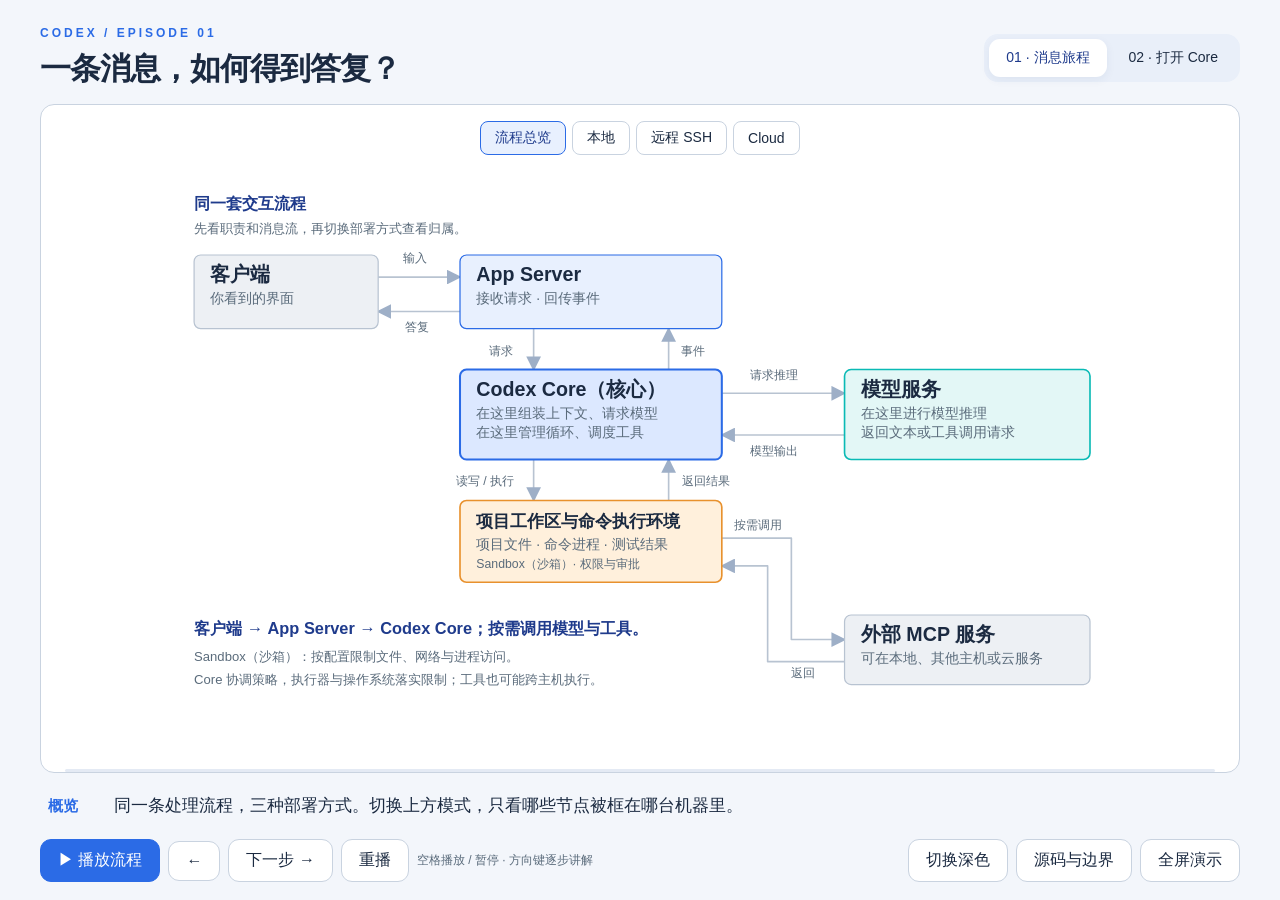
==== ep01/index.html @ 99b2853c "Publish EP01 interactive Codex message journey and Core presentation" ====
<!doctype html><html lang="zh-CN"><meta charset="UTF-8"><meta name="viewport" content="width=device-width,initial-scale=1"><title>一条消息的旅程 · Codex 架构演示</title>
<style>
:root{--ink:#172640;--muted:#62748c;--blue:#315fec;--line:#bfcee1;--bg:#f4f7fc}*{box-sizing:border-box}body{margin:0;background:var(--bg);color:var(--ink);font-family:Inter,"PingFang SC","Microsoft Yahei",sans-serif}main{max-width:1600px;margin:auto;padding:26px 40px 18px;min-height:100vh;display:flex;flex-direction:column;gap:14px}header{display:flex;justify-content:space-between;align-items:center}.eyebrow{font-size:12px;color:var(--blue);font-weight:750;letter-spacing:3px;margin-bottom:8px}h1{font-size:clamp(24px,2.4vw,38px);letter-spacing:-1px;margin:0}button,a{font:inherit}button{cursor:pointer;border:1px solid #dce4ef;background:white;color:var(--ink);border-radius:11px;padding:10px 17px;transition:.2s}button:hover{border-color:var(--blue);color:var(--blue)}button:focus-visible,a:focus-visible{outline:3px solid #7597ff;outline-offset:3px}.tabs{display:flex;gap:5px;background:#e8eef8;border-radius:14px;padding:5px}.tabs button{background:none;border:0;font-size:14px}.tabs button.selected{background:#fff;box-shadow:0 3px 10px #233f6810;color:var(--blue)}.stage{background:linear-gradient(145deg,#fff,#fafcff);border:1px solid #dde6f2;border-radius:24px;box-shadow:0 14px 50px #1d3c6510;position:relative;padding:16px 20px;flex:1;display:flex;align-items:center;justify-content:center}.stage svg{width:100%;max-height:calc(100vh - 285px);min-height:0;display:block}.card rect.main{fill:white;stroke:#d4e0ef;stroke-width:1.5;filter:url(#shadow)}.card.core rect.main{fill:#203d8b;stroke:#203d8b}.card.model rect.main{fill:#e9f8f4;stroke:#a8dccc}.card.tool rect.main{fill:#fff8ec;stroke:#edcf92}.card.mcp rect.main{fill:#eef1fb;stroke:#c7cfec}.card.active rect.main{stroke:#416bff;stroke-width:3;filter:url(#glow)}.card .title{font-size:24px;font-weight:720;fill:var(--ink)}.card .sub{font-size:17px;fill:var(--muted)}.card.core .title{fill:white}.card.core .sub{fill:#dbe5ff}.badge{font-size:12px;letter-spacing:1px;font-weight:700;fill:#416bff}.card.core .badge{fill:#bcccff}.edge{fill:none;stroke:var(--line);stroke-width:2;stroke-linejoin:round}.edge.on{stroke:var(--blue);stroke-width:3}.edge-label{font-size:15px;fill:#62748c;paint-order:stroke;stroke:#fcfdff;stroke-width:7px;stroke-linejoin:round}.note{font-size:16px;fill:#5f7089}.caption{display:flex;align-items:center;gap:16px;padding:0 8px;min-height:38px}.count{color:var(--blue);font-weight:700;font-size:15px;min-width:50px}.caption p{margin:0;font-size:17px;line-height:1.55}.controls{display:flex;justify-content:space-between;gap:20px;align-items:center}.control-group{display:flex;align-items:center;gap:8px}.primary{background:var(--blue);color:white;border-color:var(--blue)}.primary:hover{background:#234ed3;color:white}.hint{font-size:12px;color:var(--muted)}.progress{height:3px;background:#e4eaf4;position:absolute;bottom:0;left:24px;right:24px;border-radius:10px}.progress i{display:block;height:3px;background:var(--blue);transition:width .25s;width:0}.env-row{position:absolute;right:5%;top:7%;display:flex;gap:6px}.env-row button{font-size:13px;padding:7px 14px;border-radius:8px}.env-row .selected{background:#eaf0ff;border-color:#abc0ff;color:var(--blue)}dialog{border:0;border-radius:18px;max-width:760px;max-height:80vh;padding:30px;box-shadow:0 20px 100px #17345b40}dialog::backdrop{background:#18294260}dialog a{color:var(--blue)}dialog li{margin:12px 0;line-height:1.5}a{color:var(--blue);text-decoration:none}#particle{fill:#456fff;filter:url(#glow)}@media(max-width:900px){main{padding:18px}header{align-items:start;gap:16px;flex-direction:column}.controls{flex-wrap:wrap}.hint{display:none}.stage{padding:10px}.stage svg{min-height:300px;max-height:none}.env-row{position:static;justify-content:end}.stage{display:block}.caption p{font-size:15px}}@media(prefers-reduced-motion:reduce){*{transition:none!important}}

:root{--ink:#0f172a;--muted:#64748b;--blue:#059669;--line:#94a3b8;--bg:#f8fafc;--panel:#fff;--border:#e2e8f0;--backfill:#dafaef;--backstroke:#059669;--frontfill:#def8fc;--frontstroke:#0891b2;--modelfill:#fff5d9;--modelstroke:#d97706;--secfill:#ffeaf0;--secstroke:#e11d48;--extfill:#edf0f4;--extstroke:#64748b}
html[data-theme=dark]{--ink:#fff;--muted:#94a3b8;--blue:#34d399;--line:#64748b;--bg:#020617;--panel:#0a1223;--border:#1e293b;--backfill:#06382e;--backstroke:#34d399;--frontfill:#092b3d;--frontstroke:#22d3ee;--modelfill:#342819;--modelstroke:#fbbf24;--secfill:#381a2b;--secstroke:#fb7185;--extfill:#172234;--extstroke:#94a3b8}
body{background:var(--bg)}.stage{background:var(--panel);border-color:var(--border);border-radius:14px;box-shadow:none}.card rect.main,.card.core rect.main{fill:var(--backfill);stroke:var(--backstroke);filter:none;rx:8}.card.front rect.main{fill:var(--frontfill);stroke:var(--frontstroke)}.card.model rect.main{fill:var(--modelfill);stroke:var(--modelstroke)}.card.tool rect.main{fill:var(--secfill);stroke:var(--secstroke)}.card.mcp rect.main{fill:var(--extfill);stroke:var(--extstroke)}.card.core .title{fill:var(--ink)}.card.core .sub,.card .sub{fill:var(--muted)}.badge,.card.core .badge{fill:var(--blue)}.card.active rect.main{stroke:var(--ink);stroke-width:3}.edge-label{fill:var(--muted);stroke:var(--panel)}.note{fill:var(--muted)}button{background:var(--panel);border-color:var(--border);color:var(--ink)}.primary{background:var(--blue);color:var(--bg)}.tabs{background:var(--border)}.tabs button.selected{background:var(--panel);color:var(--blue)}.env-row{position:static;justify-content:center;margin-bottom:10px}.env-row button{font-size:14px}.env-row .selected{background:var(--backfill);border-color:var(--backstroke);color:var(--ink)}.stage{display:block}.stage svg{max-height:calc(100vh - 360px)}.lane{fill:var(--bg);stroke:var(--border);stroke-width:2;stroke-dasharray:8 5}.lane-title{fill:var(--ink);font-size:20px;font-weight:700}.lane-small{fill:var(--muted);font-size:16px}dialog{background:var(--panel);color:var(--ink)}#particle{fill:var(--blue)}.progress i{background:var(--blue)}

/* Palette sampled from Feishu slide 6 (pmh), revision 409. */
:root{--ink:#1b2a41;--muted:#5a6b7b;--blue:#2b6be6;--line:#b8c3d1;--bg:#f3f6fb;--panel:#ffffff;--border:#c9d3e0;--backfill:#ffffff;--backstroke:#c9d3e0;--frontfill:#ffffff;--frontstroke:#c9d3e0;--modelfill:#ffffff;--modelstroke:#0abab5;--secfill:#ffffff;--secstroke:#e8912d;--extfill:#ffffff;--extstroke:#b8c3d1;--lane:#e9eff9;--cloudlane:#e3f7f6;--bluewash:#e8f0fe;--orange:#e8912d;--teal:#0abab5;--navy:#1f3b8c}
html[data-theme=dark]{--ink:#edf2fa;--muted:#b8c3d1;--blue:#6a98ef;--line:#65758a;--bg:#101a2c;--panel:#17253b;--border:#3a4c65;--backfill:#17253b;--backstroke:#3a4c65;--frontfill:#17253b;--frontstroke:#3a4c65;--modelfill:#17253b;--modelstroke:#0abab5;--secfill:#17253b;--secstroke:#e8912d;--extfill:#17253b;--extstroke:#65758a;--lane:#1c2c47;--cloudlane:#153839;--bluewash:#233b61;--orange:#e8912d;--teal:#0abab5;--navy:#adc7ff}
.card.core rect.main{fill:var(--panel);stroke:var(--blue);stroke-width:2.5}.card.front rect.main{fill:var(--panel);stroke:var(--border)}.card .title,.card.core .title{fill:var(--ink)}.badge,.card.core .badge{fill:var(--navy)}.card.model .badge{fill:var(--teal)}.card.tool .badge{fill:var(--orange)}.card.mcp .badge{fill:var(--muted)}.card.active rect.main{stroke:var(--blue);filter:url(#glow)}.lane{fill:var(--lane);stroke:none}.lane.cloud-lane{fill:var(--cloudlane)}.lane-title{fill:var(--navy)}.tabs{background:var(--lane)}.tabs button.selected{color:var(--navy)}.env-row .selected{background:var(--bluewash);border-color:var(--blue);color:var(--navy)}.primary{background:#2b6be6;color:#fff;border-color:#2b6be6}.primary:hover{background:#1f3b8c;border-color:#1f3b8c}.stage{border-color:var(--border)}.card.tool rect.main{stroke-width:2}.card.model rect.main{stroke-width:2}
/* 组件底色表示职责，透明粗边框表示部署位置。 */
#diagram .card rect.main{fill:#e8f0fe;stroke:#2b6be6}
#diagram .card.front rect.main,#diagram .card.mcp rect.main{fill:#edf0f4;stroke:#b8c3d1}
#diagram .card.core rect.main{fill:#dce8ff;stroke:#2b6be6}
#diagram .card.tool rect.main{fill:#fff0dc;stroke:#e8912d}
#diagram .card.model rect.main{fill:#e3f7f6;stroke:#0abab5}
.lane,.lane.cloud-lane{fill:none;stroke:var(--blue);stroke-width:4;stroke-dasharray:none}
.lane.remote-lane{stroke:var(--orange)}.lane.cloud-lane{stroke:var(--teal)}
html[data-theme="dark"] #diagram .card rect.main{fill:#233b61}
html[data-theme="dark"] #diagram .card.front rect.main,html[data-theme="dark"] #diagram .card.mcp rect.main{fill:#293648}
html[data-theme="dark"] #diagram .card.core rect.main{fill:#294778}
html[data-theme="dark"] #diagram .card.tool rect.main{fill:#493522}
html[data-theme="dark"] #diagram .card.model rect.main{fill:#153839}
#n-tools .title{font-size:24px}#diagram[data-page="0"] #n-tools .title{font-size:21px}#diagram[data-page="0"] #n-tools .sub:last-child{font-size:15px}
</style>
<main><header><div><div class="eyebrow">CODEX / EPISODE 01</div><h1 id="heading">一条消息，如何得到答复？</h1></div><nav class="tabs" aria-label="切换图表"><button id="tab0" class="selected" onclick="switchPage(0)">01 · 消息旅程</button><button id="tab1" onclick="switchPage(1)">02 · 打开 Core</button></nav></header>
<section class="stage" aria-label="交互架构图"><div id="envs" class="env-row"><button onclick="setEnv('overview')" class="selected" data-env="overview">流程总览</button><button onclick="setEnv('local')" data-env="local">本地</button><button onclick="setEnv('ssh')" data-env="ssh">远程 SSH</button><button onclick="setEnv('cloud')" data-env="cloud">Cloud</button></div><svg id="diagram" viewBox="0 0 1200 660" role="img" aria-label="Codex 消息处理与职责协作"></svg><div class="progress"><i id="progress"></i></div></section>
<div class="caption" aria-live="polite"><span id="count" class="count">概览</span><p id="caption"></p></div>
<footer class="controls"><div class="control-group"><button id="play" class="primary" onclick="togglePlay()">▶ 播放流程</button><button onclick="step(-1)" aria-label="上一步">←</button><button onclick="step(1)" aria-label="下一步">下一步 →</button><button onclick="reset()">重播</button><span class="hint">空格播放 / 暂停 · 方向键逐步讲解</span></div><div class="control-group"><button id="theme" onclick="toggleTheme()">切换深色</button><button onclick="document.querySelector('#sources').showModal()">源码与边界</button><button onclick="full()">全屏演示</button></div></footer></main>
<dialog id="sources"><h2>源码与说明</h2><p>本演示沿用已核对的 Codex 源码版本 <strong>85c2d4d9</strong>。动画是讲解示例，不是实际运行日志；可以跳过工具，或重复多轮模型与工具调用。</p><p>模型服务以 OpenAI 云端为例。SSH 整体任务在远程主机运行；Core 也可连接独立远程执行器。Cloud 使用云端 Agent 运行时，其内部部署拓扑不由开源 Core 源码证明。权限与沙箱按配置生效，MCP 服务还受其自身授权约束。</p><p>首页明确标出 App Server 与 Codex Core（核心）。本地与 SSH 展示这些组件；Cloud 沿用节点表达对应职责，其具体内部实现未验证，不能据此认定与开源实现相同。三个模式仅切换部署归属框，节点与连线保持不变。</p><p>第二张按七类职责归纳，不代表七个同级源码包。模型通信是 Core 内的通信能力，模型本身在 Core 外部。</p><p><a href="01-message.html" target="_blank">Archify 原版 · 消息旅程</a> / <a href="02-core.html" target="_blank">Archify 原版 · Core</a>：含引导视图、深浅主题与导出。当前页面是针对录屏定制的大字演示版。</p><ul id="sourceList"><li><a target="_blank" rel="noopener" href="https://github.com/openai/codex/blob/758ef40f50c1a458425c7cfbf1eb12cbc07af0b0/codex-rs/app-server/README.md#L1">App Server：协议入口与客户端</a></li><li><a target="_blank" rel="noopener" href="https://github.com/openai/codex/blob/758ef40f50c1a458425c7cfbf1eb12cbc07af0b0/codex-rs/app-server/src/message_processor.rs#L590">MessageProcessor：接收请求</a></li><li><a target="_blank" rel="noopener" href="https://github.com/openai/codex/blob/758ef40f50c1a458425c7cfbf1eb12cbc07af0b0/codex-rs/core/src/session/turn.rs#L153">Core：run_turn 与反馈循环</a></li><li><a target="_blank" rel="noopener" href="https://github.com/openai/codex/blob/758ef40f50c1a458425c7cfbf1eb12cbc07af0b0/codex-rs/core/src/tools/runtimes/shell.rs#L1">Shell：审批与沙箱执行</a></li><li><a target="_blank" rel="noopener" href="https://github.com/openai/codex/blob/758ef40f50c1a458425c7cfbf1eb12cbc07af0b0/codex-rs/core/src/tools/handlers/mcp.rs#L115">MCP：工具调用处理</a></li><li><a target="_blank" rel="noopener" href="https://learn.chatgpt.com/docs/remote-connections#connect-to-an-ssh-host">官方：SSH 主机运行 App Server</a></li><li><a target="_blank" rel="noopener" href="https://learn.chatgpt.com/docs/environments/cloud-environment">官方：Cloud 容器与任务执行</a></li><li><a target="_blank" rel="noopener" href="https://learn.chatgpt.com/docs/environments/modes">官方：Local、Worktree、Cloud</a></li><li><a target="_blank" rel="noopener" href="https://github.com/openai/codex/blob/85c2d4d921688324334f2d91a62529c08d17d617/codex-rs/core/src/session/turn.rs#L163">当前 Core：run_turn</a></li><li><a target="_blank" rel="noopener" href="https://github.com/openai/codex/blob/85c2d4d921688324334f2d91a62529c08d17d617/codex-rs/core/src/environment_selection.rs">当前 Core：执行环境选择</a></li><li><a target="_blank" rel="noopener" href="https://github.com/openai/codex/blob/85c2d4d921688324334f2d91a62529c08d17d617/codex-rs/exec-server/src/remote.rs">远程执行器实现</a></li><li><a target="_blank" rel="noopener" href="https://github.com/openai/codex/blob/85c2d4d921688324334f2d91a62529c08d17d617/codex-rs/core/src/tasks/regular.rs#L40">普通任务入口：RegularTask::run</a></li><li><a target="_blank" rel="noopener" href="https://github.com/openai/codex/blob/85c2d4d921688324334f2d91a62529c08d17d617/codex-rs/core/src/session/turn.rs#L163">主循环：run_turn</a></li><li><a target="_blank" rel="noopener" href="https://github.com/openai/codex/blob/85c2d4d921688324334f2d91a62529c08d17d617/codex-rs/core/src/session/turn.rs#L1422">采样与工具运行时</a></li><li><a target="_blank" rel="noopener" href="https://github.com/openai/codex/blob/85c2d4d921688324334f2d91a62529c08d17d617/codex-rs/core/src/session/input_queue.rs">输入队列</a></li><li><a target="_blank" rel="noopener" href="https://github.com/openai/codex/blob/85c2d4d921688324334f2d91a62529c08d17d617/codex-rs/core/src/session/context_window.rs#L25">上下文窗口管理</a></li><li><a target="_blank" rel="noopener" href="https://github.com/openai/codex/blob/85c2d4d921688324334f2d91a62529c08d17d617/codex-rs/core/src/tools/router.rs#L74">工具路由：ToolRouter</a></li><li><a target="_blank" rel="noopener" href="https://github.com/openai/codex/blob/85c2d4d921688324334f2d91a62529c08d17d617/codex-rs/core/src/tools/parallel.rs#L42">工具运行时：ToolCallRuntime</a></li><li><a target="_blank" rel="noopener" href="https://github.com/openai/codex/blob/85c2d4d921688324334f2d91a62529c08d17d617/codex-rs/core/src/tools/orchestrator.rs#L1">权限、沙箱与重试：ToolOrchestrator</a></li><li><a target="_blank" rel="noopener" href="https://github.com/openai/codex/blob/85c2d4d921688324334f2d91a62529c08d17d617/codex-rs/core/src/tools/handlers/mcp.rs">MCP 工具处理器</a></li></ul><button onclick="document.querySelector('#sources').close()">关闭</button></dialog>
<script>
const NS='http://www.w3.org/2000/svg', svg=document.querySelector('#diagram');let page=0,env='overview',idx=-1,playing=false,raf=0,timer=0,token=0;
const titles=['一条消息，如何得到答复？','打开 Core：让一轮处理持续推进'];
const envText={local:['任务运行侧 · 你的电脑','本地 Core 组织上下文、请求模型、调度工具。'],ssh:['任务运行侧 · 所选远程主机','远程 App Server 与 Core 在那台主机上运行。'],cloud:['任务运行侧 · OpenAI 托管环境','云端 Agent 组织上下文并执行任务。']};
function el(tag,attrs={},text,parent=svg){let n=document.createElementNS(NS,tag);for(let[k,v]of Object.entries(attrs))n.setAttribute(k,v);if(text)n.textContent=text;parent.appendChild(n);return n}
function text(x,y,s,cls,parent){return el('text',{x,y,class:cls},s,parent)}
function card(id,x,y,w,h,title,lines,kind='',badge=''){let g=el('g',{id:'n-'+id,class:'card '+kind});el('rect',{x,y,width:w,height:h,rx:16,class:'main'},null,g);if(badge)text(x+20,y+24,badge,'badge',g);text(x+20,y+(badge?54:32),title,'title',g);lines.forEach((t,i)=>text(x+20,y+(badge?82:59)+i*24,t,'sub',g));return g}
function path(id,d,label,x,y){el('path',{id:'e-'+id,d,class:'edge','marker-end':'url(#arrow)'});if(label)text(x,y,label,'edge-label')}
function base(){svg.innerHTML='';let defs=el('defs');let f=el('filter',{id:'shadow',x:'-20%',y:'-30%',width:'140%',height:'180%'},null,defs);el('feDropShadow',{dx:0,dy:5,stdDeviation:8,'flood-color':'#284571','flood-opacity':'.065'},null,f);f=el('filter',{id:'glow',x:'-60%',y:'-60%',width:'220%',height:'220%'},null,defs);el('feDropShadow',{dx:0,dy:0,stdDeviation:5,'flood-color':'#4774ff','flood-opacity':'.30'},null,f);let m=el('marker',{id:'arrow',markerWidth:9,markerHeight:9,refX:8,refY:4.5,orient:'auto'},null,defs);el('path',{d:'M0 0 L9 4.5 L0 9 Z',fill:'#9eafc7'},null,m)}
function draw(){base();svg.dataset.page=String(page);document.querySelector('#heading').textContent=titles[page];document.querySelector('#envs').style.display=page?'none':'flex';
if(!page){
const remote=env!=='local', cloud=env==='cloud';
function lane(x,y,w,h,title,sub){el('rect',{x,y,width:w,height:h,rx:16,class:title.includes('OpenAI')?'lane cloud-lane':title.includes('远程')?'lane remote-lane':'lane'});text(x+18,y+29,title,'lane-title');if(sub)text(x+18,y+53,sub,'lane-small')}
if(env==='overview'){text(55,54,'同一套交互流程','lane-title');text(55,83,'先看职责和消息流，再切换部署方式查看归属。','note');}else if(!remote){lane(30,20,730,505,'你的电脑','客户端、App Server、Core 和工作区 / 执行环境');lane(820,20,360,390,'OpenAI 云端','只有模型服务在这里推理');}
else if(!cloud){lane(30,20,270,505,'你的电脑','发送消息 · 查看答复');lane(340,20,420,505,'你连接的远程主机','App Server、Core 和工作区 / 执行环境');lane(820,20,360,390,'OpenAI 云端','模型服务负责推理');}
else{lane(30,20,270,505,'你的电脑','发送任务 · 查看结果');lane(340,20,840,505,'OpenAI 云端','任务执行环境与模型服务是两种不同职责');}
path('input','M280 137 H380',env==='overview'?'输入':remote?(cloud?'云端任务':'SSH'):'输入',310,119);path('show','M380 179 H280','答复',313,203);path('dispatch','M470 200 V250','请求',416,232);path('return','M635 250 V200','事件',650,232);
path('sample','M700 279 H850','请求推理',735,262);path('output','M850 330 H700','模型输出',735,355);path('invoke','M470 360 V410','读写 / 执行',375,391);path('feedback','M635 410 V360','返回结果',651,391);
path('mcp','M700 456 H785 V580 H850','按需调用',715,445);path('mcpback','M850 607 H756 V490 H700','返回',785,626);
card('client',55,110,225,90,'客户端',['你看到的界面'],'front');card('app',380,110,320,90,'App Server',['接收请求 · 回传事件']);
card('core',380,250,320,110,'Codex Core（核心）',['在这里组装上下文、请求模型','在这里管理循环、调度工具'],'core');
card('tools',380,410,320,100,'项目工作区与命令执行环境',['项目文件 · 命令进程 · 测试结果','Sandbox（沙箱）· 权限与审批'],'tool');card('model',850,250,300,110,'模型服务',['在这里进行模型推理','返回文本或工具调用请求'],'model');card('mcp',850,550,300,85,'外部 MCP 服务',['可在本地、其他主机或云服务'],'mcp');
text(55,573,env==='overview'?'客户端 → App Server → Codex Core；按需调用模型与工具。':cloud?'Cloud：框内为职责示意；App Server / Core 的内部实现未验证。':remote?'远程：你的电脑负责交互；另一台主机组装与执行；OpenAI 推理。':'本地：你的电脑承担交互、组装与执行；OpenAI 提供模型推理。','lane-title');
text(55,606,'Sandbox（沙箱）：按配置限制文件、网络与进程访问。','note');text(55,634,'Core 协调策略，执行器与操作系统落实限制；工具也可能跨主机执行。','note');
}else{
path('begin','M600 100 V185','输入进入本轮',615,148);path('assemble','M350 245 H450','组装',385,229);path('request','M750 220 H850','请求',783,204);path('response','M850 282 H750','输出',783,267);
path('call','M555 320 V430','调度',502,383);path('result','M660 430 V320','反馈',678,383);path('permit','M350 490 H450','约束',385,475);path('external','M750 470 H850','调用',783,454);path('externalback','M850 525 H750','结果',783,510);
card('state',450,20,300,80,'会话与状态',['接收输入 · 历史 · 回传事件']);card('context',50,185,300,135,'上下文装配',['指令、历史和工具信息','窗口管理与必要压缩'],'','PREPARE / 准备');card('loop',450,185,300,135,'Agent Loop',['处理输出，决定继续或结束','工具结果回填后再次请求'],'core','ORCHESTRATE / 处理循环');card('model',850,185,300,135,'模型通信',['发出请求，消费流式输出','模型本身在 Core 外部'],'model','COMMUNICATE / 通信');
card('policy',50,430,300,135,'权限与审批',['按策略判断能否执行','协调审批、沙箱与网络限制'],'tool','CONTROL / 约束');card('tools',450,430,300,135,'工具调度',['选择处理器、安排调用','收集输出，返回处理循环'],'','EXECUTE / 调度');card('mcp',850,430,300,135,'MCP 工具接入',['发现和调用外部工具','连接其他应用或服务'],'mcp','CONNECT / 接入');
el('rect',{x:50,y:608,width:1100,height:38,rx:10,fill:'var(--bluewash)'});text(73,634,'七类职责，并非七个同级源码包。Core 协调策略，执行器与操作系统落实执行限制。','note');
}el('circle',{id:'particle',r:6,cx:-50,cy:-50});}
const journeys=[[
['input','client','app','客户端发送用户输入，交给App Server。'],['dispatch','app','core','请求进入 Codex Core：组织输入、历史和工具信息。'],['sample','core','model','Codex Core将上下文提交给模型服务进行推理。'],['output','model','core','本例中，模型提出一个工具调用请求，由 Codex Core处理。'],['invoke','core','tools','Codex Core按需调度工具，按策略检查权限、审批和执行边界。'],['mcp','tools','mcp','如果需要外部应用，可以经 MCP 调用其工具。'],['mcpback','mcp','tools','外部工具返回结果；这里展示可选的 MCP 分支。'],['feedback','tools','core','工具输出回到 Codex Core，加入上下文；工具完成不等于任务结束。'],['sample','core','model','Codex Core带着工具结果再次请求模型；实际可能重复多轮。'],['output','model','core','本例中，模型生成答复，Codex Core确认不再需要继续处理。'],['return','core','app','答复与事件经协议层向客户端回传。'],['show','app','client','客户端呈现答复；处理中也可以持续展示进度。']],[
['begin','state','loop','普通任务由 RegularTask::run 调用 run_turn，进入本轮处理。'],['assemble','context','loop','上下文装配汇集指令、历史和工具信息，管理上下文窗口。'],['request','loop','model','Agent Loop 经模型通信能力发出请求。'],['response','model','loop','模型的流式输出回到循环，文本与工具调用被分别处理。'],['call','loop','tools','需要工具时，将调用交给工具调度与对应处理器。'],['permit','policy','tools','根据工具和策略进行许可判断、必要审批与沙箱安排。'],['external','tools','mcp','MCP 是外部工具接入途径，并不是每个任务都要经过。'],['externalback','mcp','tools','接收外部工具输出，按相应工具机制处理结果。'],['result','tools','loop','结果回填处理循环，有后续需要时再次请求模型。'],['request','loop','model','一次模型响应结束不等于整轮结束；循环可以继续。']]];
function toggleTheme(){const dark=document.documentElement.dataset.theme!=='dark';document.documentElement.dataset.theme=dark?'dark':'light';document.querySelector('#theme').textContent=dark?'切换浅色':'切换深色'}
function overview(){document.querySelector('#caption').textContent=page?'围绕 Agent Loop 看七类职责怎样协作。动画为讲解示例，不是实时调用轨迹。':'同一条处理流程，三种部署方式。切换上方模式，只看哪些节点被框在哪台机器里。';document.querySelector('#count').textContent='概览';document.querySelector('#progress').style.width='0%'}
function stop(){playing=false;token++;cancelAnimationFrame(raf);clearTimeout(timer);document.querySelector('#play').textContent='▶ 播放流程'}
function showStep(i,auto){const flow=journeys[page];if(i<0||i>=flow.length){stop();return}idx=i;svg.querySelectorAll('.on,.active').forEach(x=>x.classList.remove('on','active'));let[e,a,b,caption]=flow[i];const route=document.querySelector('#e-'+e),particle=document.querySelector('#particle');route.classList.add('on');document.querySelector('#n-'+a).classList.add('active');document.querySelector('#n-'+b).classList.add('active');document.querySelector('#caption').textContent=caption;document.querySelector('#count').textContent=String(i+1).padStart(2,'0')+' / '+flow.length;document.querySelector('#progress').style.width=(i+1)/flow.length*100+'%';let my=++token,start=performance.now(),duration=1600,len=route.getTotalLength();function frame(now){if(my!==token)return;let t=Math.min((now-start)/duration,1),pt=route.getPointAtLength(len*t);particle.setAttribute('cx',pt.x);particle.setAttribute('cy',pt.y);if(t<1)raf=requestAnimationFrame(frame);else if(auto&&playing)timer=setTimeout(()=>{if(my===token){if(idx===flow.length-1){stop();return}showStep(idx+1,true)}},1100)}if(matchMedia('(prefers-reduced-motion: reduce)').matches){let pt=route.getPointAtLength(len);particle.setAttribute('cx',pt.x);particle.setAttribute('cy',pt.y);if(auto&&playing)timer=setTimeout(()=>showStep(idx+1,true),2700)}else raf=requestAnimationFrame(frame)}
function togglePlay(){if(playing){stop();return}playing=true;document.querySelector('#play').textContent='Ⅱ 暂停';showStep(idx<0||idx===journeys[page].length-1?0:idx,true)}function step(delta){stop();showStep(Math.max(0,Math.min(journeys[page].length-1,idx+delta)),false)}function reset(){stop();idx=-1;draw();overview()}function switchPage(n){page=n;document.querySelectorAll('.tabs button').forEach((b,i)=>b.classList.toggle('selected',i===n));reset()}function setEnv(v){stop();env=v;document.querySelectorAll('[data-env]').forEach(b=>b.classList.toggle('selected',b.dataset.env===v));draw();if(idx>=0)showStep(idx,false);else overview()}function full(){if(!document.fullscreenElement)document.documentElement.requestFullscreen?.();else document.exitFullscreen?.()}document.addEventListener('keydown',e=>{if(document.querySelector('dialog[open]')||['BUTTON','A','INPUT'].includes(e.target.tagName))return;if(e.code==='Space'){e.preventDefault();togglePlay()}if(e.key==='ArrowRight')step(1);if(e.key==='ArrowLeft')step(-1)});document.addEventListener('visibilitychange',()=>{if(document.hidden)stop()});draw();overview();
</script></html>
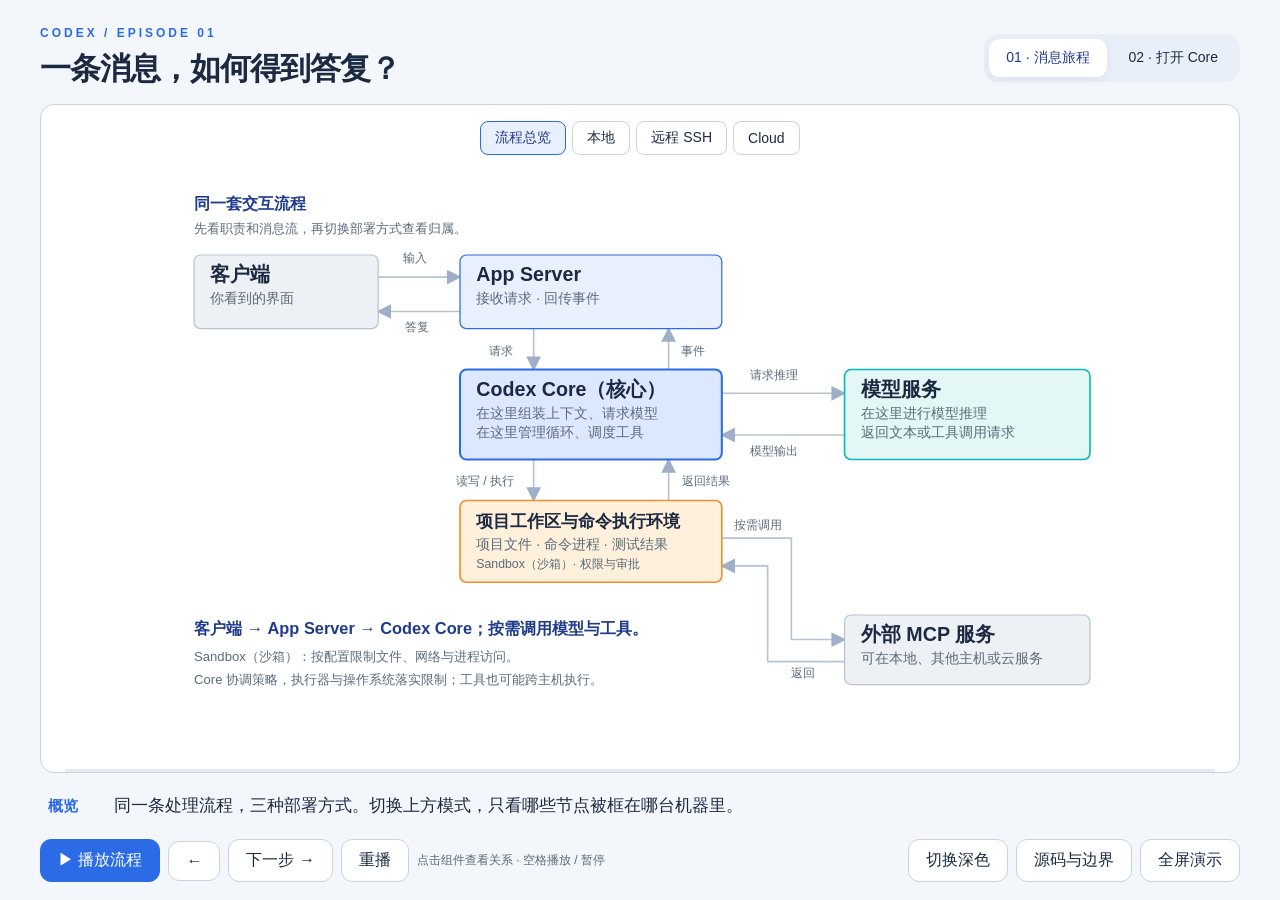
==== commit 775ec35e: "Add clickable component relationships to EP01 diagrams" ====
--- a/ep01/index.html
+++ b/ep01/index.html
@@ -24,11 +24,12 @@
 html[data-theme="dark"] #diagram .card.tool rect.main{fill:#493522}
 html[data-theme="dark"] #diagram .card.model rect.main{fill:#153839}
 #n-tools .title{font-size:24px}#diagram[data-page="0"] #n-tools .title{font-size:21px}#diagram[data-page="0"] #n-tools .sub:last-child{font-size:15px}
+.card{cursor:pointer}.card:focus-visible{outline:none}.card:focus-visible rect.main{stroke-width:4}.card.dim,.edge.dim{opacity:.2}.card.selected rect.main{stroke-width:4!important}.edge.focus-flow{stroke:var(--blue);stroke-width:3;stroke-dasharray:9 5;animation:flow-dash 1.2s linear infinite}@keyframes flow-dash{to{stroke-dashoffset:-28}}@media(prefers-reduced-motion:reduce){.edge.focus-flow{animation:none}}#relations{background:var(--panel);border:1px solid var(--border);border-radius:12px;padding:16px 20px}#relations[hidden]{display:none}.relation-head{display:flex;justify-content:space-between;align-items:center}.relation-list{display:grid;grid-template-columns:1fr 1fr;gap:10px;margin-top:12px}.relation-list button{text-align:left;font-size:15px;line-height:1.5}.relation-list strong{display:block;color:var(--navy)}@media(max-width:800px){.relation-list{grid-template-columns:1fr}}
 </style>
 <main><header><div><div class="eyebrow">CODEX / EPISODE 01</div><h1 id="heading">一条消息，如何得到答复？</h1></div><nav class="tabs" aria-label="切换图表"><button id="tab0" class="selected" onclick="switchPage(0)">01 · 消息旅程</button><button id="tab1" onclick="switchPage(1)">02 · 打开 Core</button></nav></header>
 <section class="stage" aria-label="交互架构图"><div id="envs" class="env-row"><button onclick="setEnv('overview')" class="selected" data-env="overview">流程总览</button><button onclick="setEnv('local')" data-env="local">本地</button><button onclick="setEnv('ssh')" data-env="ssh">远程 SSH</button><button onclick="setEnv('cloud')" data-env="cloud">Cloud</button></div><svg id="diagram" viewBox="0 0 1200 660" role="img" aria-label="Codex 消息处理与职责协作"></svg><div class="progress"><i id="progress"></i></div></section>
 <div class="caption" aria-live="polite"><span id="count" class="count">概览</span><p id="caption"></p></div>
-<footer class="controls"><div class="control-group"><button id="play" class="primary" onclick="togglePlay()">▶ 播放流程</button><button onclick="step(-1)" aria-label="上一步">←</button><button onclick="step(1)" aria-label="下一步">下一步 →</button><button onclick="reset()">重播</button><span class="hint">空格播放 / 暂停 · 方向键逐步讲解</span></div><div class="control-group"><button id="theme" onclick="toggleTheme()">切换深色</button><button onclick="document.querySelector('#sources').showModal()">源码与边界</button><button onclick="full()">全屏演示</button></div></footer></main>
+<section id="relations" hidden aria-live="polite"><div class="relation-head"><strong id="relation-title"></strong><button onclick="reset()">返回完整流程</button></div><div class="relation-list" id="relation-list"></div></section><footer class="controls"><div class="control-group"><button id="play" class="primary" onclick="togglePlay()">▶ 播放流程</button><button onclick="step(-1)" aria-label="上一步">←</button><button onclick="step(1)" aria-label="下一步">下一步 →</button><button onclick="reset()">重播</button><span class="hint">点击组件查看关系 · 空格播放 / 暂停</span></div><div class="control-group"><button id="theme" onclick="toggleTheme()">切换深色</button><button onclick="document.querySelector('#sources').showModal()">源码与边界</button><button onclick="full()">全屏演示</button></div></footer></main>
 <dialog id="sources"><h2>源码与说明</h2><p>本演示沿用已核对的 Codex 源码版本 <strong>85c2d4d9</strong>。动画是讲解示例，不是实际运行日志；可以跳过工具，或重复多轮模型与工具调用。</p><p>模型服务以 OpenAI 云端为例。SSH 整体任务在远程主机运行；Core 也可连接独立远程执行器。Cloud 使用云端 Agent 运行时，其内部部署拓扑不由开源 Core 源码证明。权限与沙箱按配置生效，MCP 服务还受其自身授权约束。</p><p>首页明确标出 App Server 与 Codex Core（核心）。本地与 SSH 展示这些组件；Cloud 沿用节点表达对应职责，其具体内部实现未验证，不能据此认定与开源实现相同。三个模式仅切换部署归属框，节点与连线保持不变。</p><p>第二张按七类职责归纳，不代表七个同级源码包。模型通信是 Core 内的通信能力，模型本身在 Core 外部。</p><p><a href="01-message.html" target="_blank">Archify 原版 · 消息旅程</a> / <a href="02-core.html" target="_blank">Archify 原版 · Core</a>：含引导视图、深浅主题与导出。当前页面是针对录屏定制的大字演示版。</p><ul id="sourceList"><li><a target="_blank" rel="noopener" href="https://github.com/openai/codex/blob/758ef40f50c1a458425c7cfbf1eb12cbc07af0b0/codex-rs/app-server/README.md#L1">App Server：协议入口与客户端</a></li><li><a target="_blank" rel="noopener" href="https://github.com/openai/codex/blob/758ef40f50c1a458425c7cfbf1eb12cbc07af0b0/codex-rs/app-server/src/message_processor.rs#L590">MessageProcessor：接收请求</a></li><li><a target="_blank" rel="noopener" href="https://github.com/openai/codex/blob/758ef40f50c1a458425c7cfbf1eb12cbc07af0b0/codex-rs/core/src/session/turn.rs#L153">Core：run_turn 与反馈循环</a></li><li><a target="_blank" rel="noopener" href="https://github.com/openai/codex/blob/758ef40f50c1a458425c7cfbf1eb12cbc07af0b0/codex-rs/core/src/tools/runtimes/shell.rs#L1">Shell：审批与沙箱执行</a></li><li><a target="_blank" rel="noopener" href="https://github.com/openai/codex/blob/758ef40f50c1a458425c7cfbf1eb12cbc07af0b0/codex-rs/core/src/tools/handlers/mcp.rs#L115">MCP：工具调用处理</a></li><li><a target="_blank" rel="noopener" href="https://learn.chatgpt.com/docs/remote-connections#connect-to-an-ssh-host">官方：SSH 主机运行 App Server</a></li><li><a target="_blank" rel="noopener" href="https://learn.chatgpt.com/docs/environments/cloud-environment">官方：Cloud 容器与任务执行</a></li><li><a target="_blank" rel="noopener" href="https://learn.chatgpt.com/docs/environments/modes">官方：Local、Worktree、Cloud</a></li><li><a target="_blank" rel="noopener" href="https://github.com/openai/codex/blob/85c2d4d921688324334f2d91a62529c08d17d617/codex-rs/core/src/session/turn.rs#L163">当前 Core：run_turn</a></li><li><a target="_blank" rel="noopener" href="https://github.com/openai/codex/blob/85c2d4d921688324334f2d91a62529c08d17d617/codex-rs/core/src/environment_selection.rs">当前 Core：执行环境选择</a></li><li><a target="_blank" rel="noopener" href="https://github.com/openai/codex/blob/85c2d4d921688324334f2d91a62529c08d17d617/codex-rs/exec-server/src/remote.rs">远程执行器实现</a></li><li><a target="_blank" rel="noopener" href="https://github.com/openai/codex/blob/85c2d4d921688324334f2d91a62529c08d17d617/codex-rs/core/src/tasks/regular.rs#L40">普通任务入口：RegularTask::run</a></li><li><a target="_blank" rel="noopener" href="https://github.com/openai/codex/blob/85c2d4d921688324334f2d91a62529c08d17d617/codex-rs/core/src/session/turn.rs#L163">主循环：run_turn</a></li><li><a target="_blank" rel="noopener" href="https://github.com/openai/codex/blob/85c2d4d921688324334f2d91a62529c08d17d617/codex-rs/core/src/session/turn.rs#L1422">采样与工具运行时</a></li><li><a target="_blank" rel="noopener" href="https://github.com/openai/codex/blob/85c2d4d921688324334f2d91a62529c08d17d617/codex-rs/core/src/session/input_queue.rs">输入队列</a></li><li><a target="_blank" rel="noopener" href="https://github.com/openai/codex/blob/85c2d4d921688324334f2d91a62529c08d17d617/codex-rs/core/src/session/context_window.rs#L25">上下文窗口管理</a></li><li><a target="_blank" rel="noopener" href="https://github.com/openai/codex/blob/85c2d4d921688324334f2d91a62529c08d17d617/codex-rs/core/src/tools/router.rs#L74">工具路由：ToolRouter</a></li><li><a target="_blank" rel="noopener" href="https://github.com/openai/codex/blob/85c2d4d921688324334f2d91a62529c08d17d617/codex-rs/core/src/tools/parallel.rs#L42">工具运行时：ToolCallRuntime</a></li><li><a target="_blank" rel="noopener" href="https://github.com/openai/codex/blob/85c2d4d921688324334f2d91a62529c08d17d617/codex-rs/core/src/tools/orchestrator.rs#L1">权限、沙箱与重试：ToolOrchestrator</a></li><li><a target="_blank" rel="noopener" href="https://github.com/openai/codex/blob/85c2d4d921688324334f2d91a62529c08d17d617/codex-rs/core/src/tools/handlers/mcp.rs">MCP 工具处理器</a></li></ul><button onclick="document.querySelector('#sources').close()">关闭</button></dialog>
 <script>
 const NS='http://www.w3.org/2000/svg', svg=document.querySelector('#diagram');let page=0,env='overview',idx=-1,playing=false,raf=0,timer=0,token=0;
@@ -36,7 +37,7 @@
 const envText={local:['任务运行侧 · 你的电脑','本地 Core 组织上下文、请求模型、调度工具。'],ssh:['任务运行侧 · 所选远程主机','远程 App Server 与 Core 在那台主机上运行。'],cloud:['任务运行侧 · OpenAI 托管环境','云端 Agent 组织上下文并执行任务。']};
 function el(tag,attrs={},text,parent=svg){let n=document.createElementNS(NS,tag);for(let[k,v]of Object.entries(attrs))n.setAttribute(k,v);if(text)n.textContent=text;parent.appendChild(n);return n}
 function text(x,y,s,cls,parent){return el('text',{x,y,class:cls},s,parent)}
-function card(id,x,y,w,h,title,lines,kind='',badge=''){let g=el('g',{id:'n-'+id,class:'card '+kind});el('rect',{x,y,width:w,height:h,rx:16,class:'main'},null,g);if(badge)text(x+20,y+24,badge,'badge',g);text(x+20,y+(badge?54:32),title,'title',g);lines.forEach((t,i)=>text(x+20,y+(badge?82:59)+i*24,t,'sub',g));return g}
+function card(id,x,y,w,h,title,lines,kind='',badge=''){let g=el('g',{id:'n-'+id,class:'card '+kind,role:'button',tabindex:0,'aria-label':'查看'+title+'的关系'});g.addEventListener('click',()=>focusNode(id));g.addEventListener('keydown',e=>{if(e.key==='Enter'||e.key===' '){e.preventDefault();e.stopPropagation();focusNode(id)}});el('rect',{x,y,width:w,height:h,rx:16,class:'main'},null,g);if(badge)text(x+20,y+24,badge,'badge',g);text(x+20,y+(badge?54:32),title,'title',g);lines.forEach((t,i)=>text(x+20,y+(badge?82:59)+i*24,t,'sub',g));return g}
 function path(id,d,label,x,y){el('path',{id:'e-'+id,d,class:'edge','marker-end':'url(#arrow)'});if(label)text(x,y,label,'edge-label')}
 function base(){svg.innerHTML='';let defs=el('defs');let f=el('filter',{id:'shadow',x:'-20%',y:'-30%',width:'140%',height:'180%'},null,defs);el('feDropShadow',{dx:0,dy:5,stdDeviation:8,'flood-color':'#284571','flood-opacity':'.065'},null,f);f=el('filter',{id:'glow',x:'-60%',y:'-60%',width:'220%',height:'220%'},null,defs);el('feDropShadow',{dx:0,dy:0,stdDeviation:5,'flood-color':'#4774ff','flood-opacity':'.30'},null,f);let m=el('marker',{id:'arrow',markerWidth:9,markerHeight:9,refX:8,refY:4.5,orient:'auto'},null,defs);el('path',{d:'M0 0 L9 4.5 L0 9 Z',fill:'#9eafc7'},null,m)}
 function draw(){base();svg.dataset.page=String(page);document.querySelector('#heading').textContent=titles[page];document.querySelector('#envs').style.display=page?'none':'flex';
@@ -65,8 +66,11 @@
 ['input','client','app','客户端发送用户输入，交给App Server。'],['dispatch','app','core','请求进入 Codex Core：组织输入、历史和工具信息。'],['sample','core','model','Codex Core将上下文提交给模型服务进行推理。'],['output','model','core','本例中，模型提出一个工具调用请求，由 Codex Core处理。'],['invoke','core','tools','Codex Core按需调度工具，按策略检查权限、审批和执行边界。'],['mcp','tools','mcp','如果需要外部应用，可以经 MCP 调用其工具。'],['mcpback','mcp','tools','外部工具返回结果；这里展示可选的 MCP 分支。'],['feedback','tools','core','工具输出回到 Codex Core，加入上下文；工具完成不等于任务结束。'],['sample','core','model','Codex Core带着工具结果再次请求模型；实际可能重复多轮。'],['output','model','core','本例中，模型生成答复，Codex Core确认不再需要继续处理。'],['return','core','app','答复与事件经协议层向客户端回传。'],['show','app','client','客户端呈现答复；处理中也可以持续展示进度。']],[
 ['begin','state','loop','普通任务由 RegularTask::run 调用 run_turn，进入本轮处理。'],['assemble','context','loop','上下文装配汇集指令、历史和工具信息，管理上下文窗口。'],['request','loop','model','Agent Loop 经模型通信能力发出请求。'],['response','model','loop','模型的流式输出回到循环，文本与工具调用被分别处理。'],['call','loop','tools','需要工具时，将调用交给工具调度与对应处理器。'],['permit','policy','tools','根据工具和策略进行许可判断、必要审批与沙箱安排。'],['external','tools','mcp','MCP 是外部工具接入途径，并不是每个任务都要经过。'],['externalback','mcp','tools','接收外部工具输出，按相应工具机制处理结果。'],['result','tools','loop','结果回填处理循环，有后续需要时再次请求模型。'],['request','loop','model','一次模型响应结束不等于整轮结束；循环可以继续。']]];
 function toggleTheme(){const dark=document.documentElement.dataset.theme!=='dark';document.documentElement.dataset.theme=dark?'dark':'light';document.querySelector('#theme').textContent=dark?'切换浅色':'切换深色'}
-function overview(){document.querySelector('#caption').textContent=page?'围绕 Agent Loop 看七类职责怎样协作。动画为讲解示例，不是实时调用轨迹。':'同一条处理流程，三种部署方式。切换上方模式，只看哪些节点被框在哪台机器里。';document.querySelector('#count').textContent='概览';document.querySelector('#progress').style.width='0%'}
+let focusedNode=null;
+function clearFocus(){focusedNode=null;document.querySelector('#relations').hidden=true;svg.querySelectorAll('.dim,.selected,.focus-flow').forEach(n=>n.classList.remove('dim','selected','focus-flow'))}
+function focusNode(id){stop();clearFocus();focusedNode=id;svg.querySelectorAll('.on,.active').forEach(n=>n.classList.remove('on','active'));document.querySelector('#particle').setAttribute('cx',-50);const related=journeys[page].filter(r=>r[1]===id||r[2]===id),nodes=new Set([id]),edges=new Map();for(const r of related){nodes.add(r[1]);nodes.add(r[2]);if(!edges.has(r[0]))edges.set(r[0],r)}svg.querySelectorAll('.card').forEach(n=>n.classList.toggle('dim',!nodes.has(n.id.slice(2))));svg.querySelectorAll('.edge').forEach(n=>{n.classList.toggle('dim',!edges.has(n.id.slice(2)));n.classList.toggle('focus-flow',edges.has(n.id.slice(2)))});document.querySelector('#n-'+id).classList.add('selected');const name=n=>document.querySelector('#n-'+n+' .title').textContent;document.querySelector('#relation-title').textContent=name(id)+' · 输入、输出与协作关系';const list=document.querySelector('#relation-list');list.replaceChildren();for(const [edge,r] of edges){const b=document.createElement('button'),head=document.createElement('strong');head.textContent=name(r[1])+' → '+name(r[2]);b.append(head,document.createTextNode(related.filter(x=>x[0]===edge).map(x=>x[3]).join(' ')));b.onclick=()=>{showStep(journeys[page].indexOf(r),false)};list.append(b)}document.querySelector('#relations').hidden=false;document.querySelector('#count').textContent='组件';document.querySelector('#caption').textContent='正在讲解 '+name(id)+'：高亮线条显示直接关系，箭头表示流向。点击下方关系可单独演示。';}
+function overview(){clearFocus();document.querySelector('#caption').textContent=page?'围绕 Agent Loop 看七类职责怎样协作。动画为讲解示例，不是实时调用轨迹。':'同一条处理流程，三种部署方式。切换上方模式，只看哪些节点被框在哪台机器里。';document.querySelector('#count').textContent='概览';document.querySelector('#progress').style.width='0%'}
 function stop(){playing=false;token++;cancelAnimationFrame(raf);clearTimeout(timer);document.querySelector('#play').textContent='▶ 播放流程'}
-function showStep(i,auto){const flow=journeys[page];if(i<0||i>=flow.length){stop();return}idx=i;svg.querySelectorAll('.on,.active').forEach(x=>x.classList.remove('on','active'));let[e,a,b,caption]=flow[i];const route=document.querySelector('#e-'+e),particle=document.querySelector('#particle');route.classList.add('on');document.querySelector('#n-'+a).classList.add('active');document.querySelector('#n-'+b).classList.add('active');document.querySelector('#caption').textContent=caption;document.querySelector('#count').textContent=String(i+1).padStart(2,'0')+' / '+flow.length;document.querySelector('#progress').style.width=(i+1)/flow.length*100+'%';let my=++token,start=performance.now(),duration=1600,len=route.getTotalLength();function frame(now){if(my!==token)return;let t=Math.min((now-start)/duration,1),pt=route.getPointAtLength(len*t);particle.setAttribute('cx',pt.x);particle.setAttribute('cy',pt.y);if(t<1)raf=requestAnimationFrame(frame);else if(auto&&playing)timer=setTimeout(()=>{if(my===token){if(idx===flow.length-1){stop();return}showStep(idx+1,true)}},1100)}if(matchMedia('(prefers-reduced-motion: reduce)').matches){let pt=route.getPointAtLength(len);particle.setAttribute('cx',pt.x);particle.setAttribute('cy',pt.y);if(auto&&playing)timer=setTimeout(()=>showStep(idx+1,true),2700)}else raf=requestAnimationFrame(frame)}
-function togglePlay(){if(playing){stop();return}playing=true;document.querySelector('#play').textContent='Ⅱ 暂停';showStep(idx<0||idx===journeys[page].length-1?0:idx,true)}function step(delta){stop();showStep(Math.max(0,Math.min(journeys[page].length-1,idx+delta)),false)}function reset(){stop();idx=-1;draw();overview()}function switchPage(n){page=n;document.querySelectorAll('.tabs button').forEach((b,i)=>b.classList.toggle('selected',i===n));reset()}function setEnv(v){stop();env=v;document.querySelectorAll('[data-env]').forEach(b=>b.classList.toggle('selected',b.dataset.env===v));draw();if(idx>=0)showStep(idx,false);else overview()}function full(){if(!document.fullscreenElement)document.documentElement.requestFullscreen?.();else document.exitFullscreen?.()}document.addEventListener('keydown',e=>{if(document.querySelector('dialog[open]')||['BUTTON','A','INPUT'].includes(e.target.tagName))return;if(e.code==='Space'){e.preventDefault();togglePlay()}if(e.key==='ArrowRight')step(1);if(e.key==='ArrowLeft')step(-1)});document.addEventListener('visibilitychange',()=>{if(document.hidden)stop()});draw();overview();
+function showStep(i,auto){clearFocus();const flow=journeys[page];if(i<0||i>=flow.length){stop();return}idx=i;svg.querySelectorAll('.on,.active').forEach(x=>x.classList.remove('on','active'));let[e,a,b,caption]=flow[i];const route=document.querySelector('#e-'+e),particle=document.querySelector('#particle');route.classList.add('on');document.querySelector('#n-'+a).classList.add('active');document.querySelector('#n-'+b).classList.add('active');document.querySelector('#caption').textContent=caption;document.querySelector('#count').textContent=String(i+1).padStart(2,'0')+' / '+flow.length;document.querySelector('#progress').style.width=(i+1)/flow.length*100+'%';let my=++token,start=performance.now(),duration=1600,len=route.getTotalLength();function frame(now){if(my!==token)return;let t=Math.min((now-start)/duration,1),pt=route.getPointAtLength(len*t);particle.setAttribute('cx',pt.x);particle.setAttribute('cy',pt.y);if(t<1)raf=requestAnimationFrame(frame);else if(auto&&playing)timer=setTimeout(()=>{if(my===token){if(idx===flow.length-1){stop();return}showStep(idx+1,true)}},1100)}if(matchMedia('(prefers-reduced-motion: reduce)').matches){let pt=route.getPointAtLength(len);particle.setAttribute('cx',pt.x);particle.setAttribute('cy',pt.y);if(auto&&playing)timer=setTimeout(()=>showStep(idx+1,true),2700)}else raf=requestAnimationFrame(frame)}
+function togglePlay(){if(playing){stop();return}playing=true;document.querySelector('#play').textContent='Ⅱ 暂停';showStep(idx<0||idx===journeys[page].length-1?0:idx,true)}function step(delta){stop();showStep(Math.max(0,Math.min(journeys[page].length-1,idx+delta)),false)}function reset(){clearFocus();stop();idx=-1;draw();overview()}function switchPage(n){page=n;document.querySelectorAll('.tabs button').forEach((b,i)=>b.classList.toggle('selected',i===n));reset()}function setEnv(v){const keep=focusedNode;stop();env=v;document.querySelectorAll('[data-env]').forEach(b=>b.classList.toggle('selected',b.dataset.env===v));draw();if(keep)focusNode(keep);else if(idx>=0)showStep(idx,false);else overview()}function full(){if(!document.fullscreenElement)document.documentElement.requestFullscreen?.();else document.exitFullscreen?.()}document.addEventListener('keydown',e=>{if(document.querySelector('dialog[open]')||['BUTTON','A','INPUT'].includes(e.target.tagName))return;if(e.code==='Space'){e.preventDefault();togglePlay()}if(e.key==='ArrowRight')step(1);if(e.key==='ArrowLeft')step(-1)});document.addEventListener('visibilitychange',()=>{if(document.hidden)stop()});draw();overview();
 </script></html>
